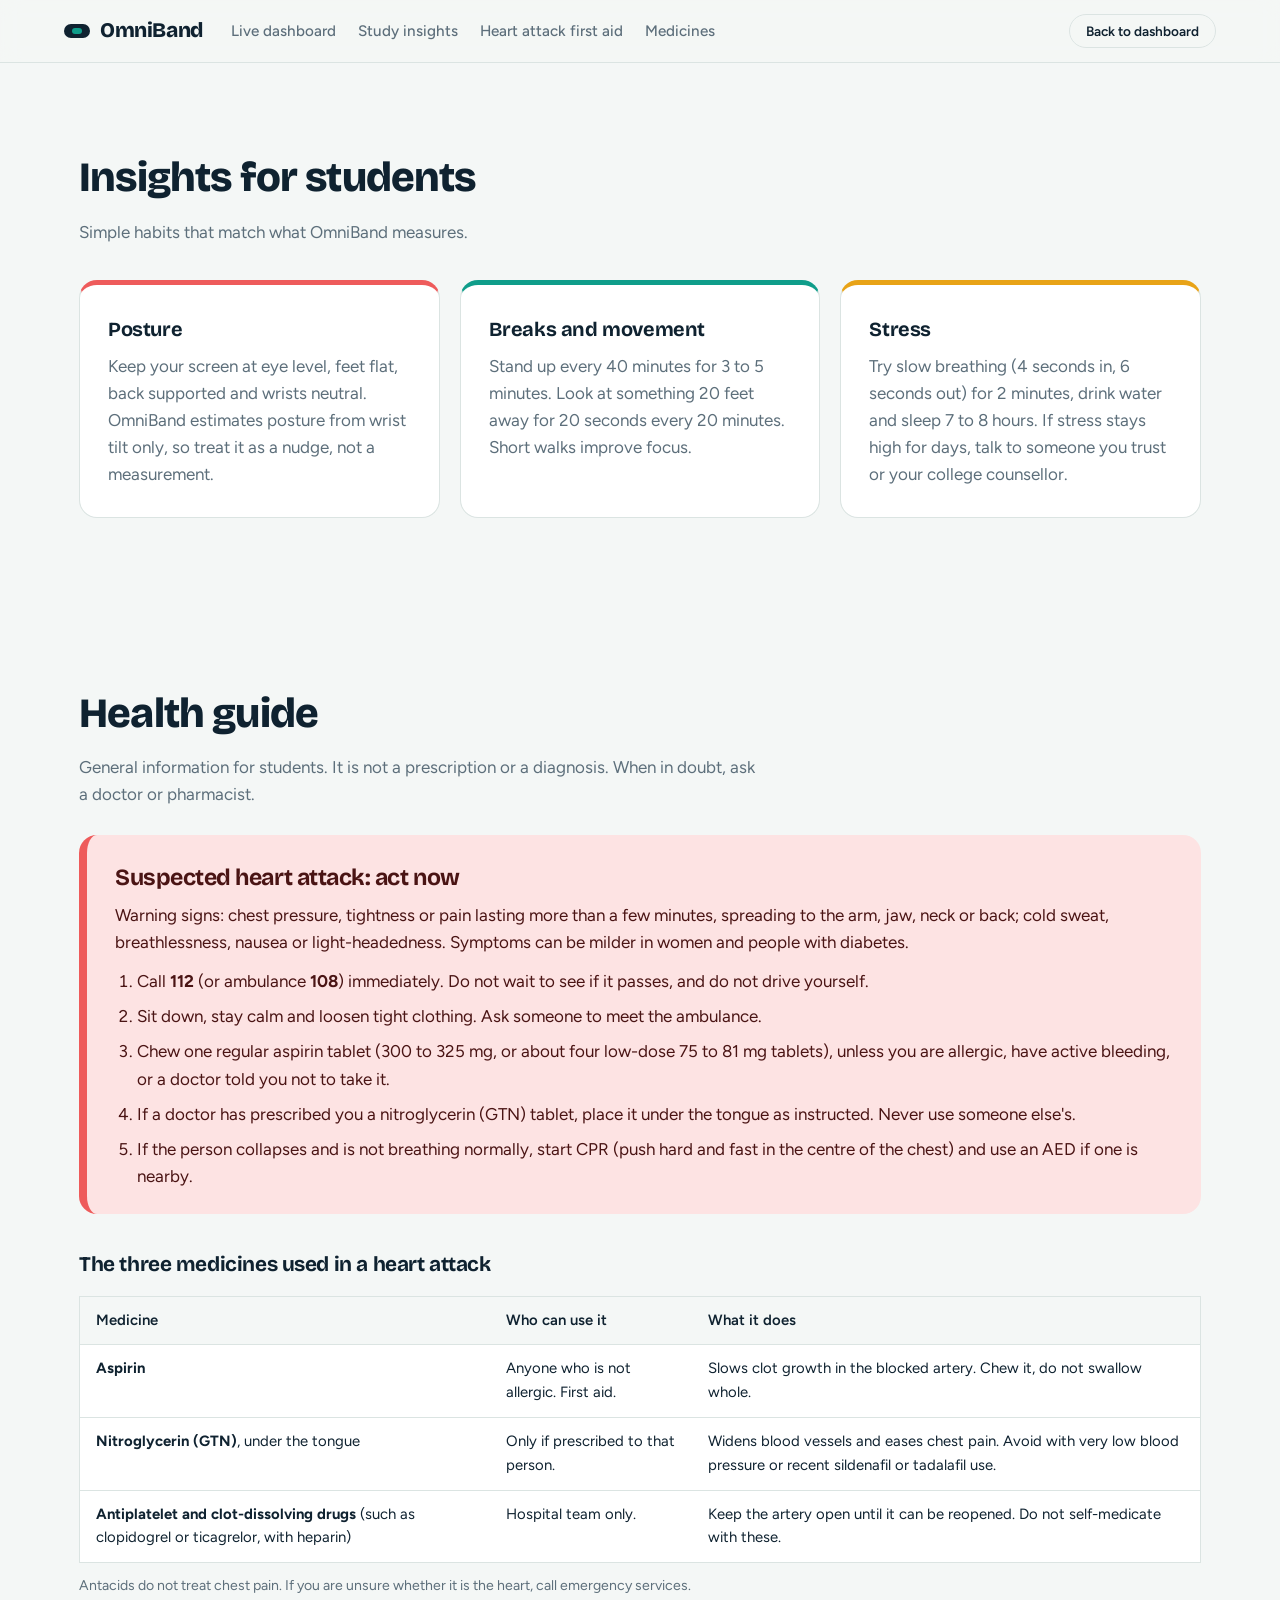
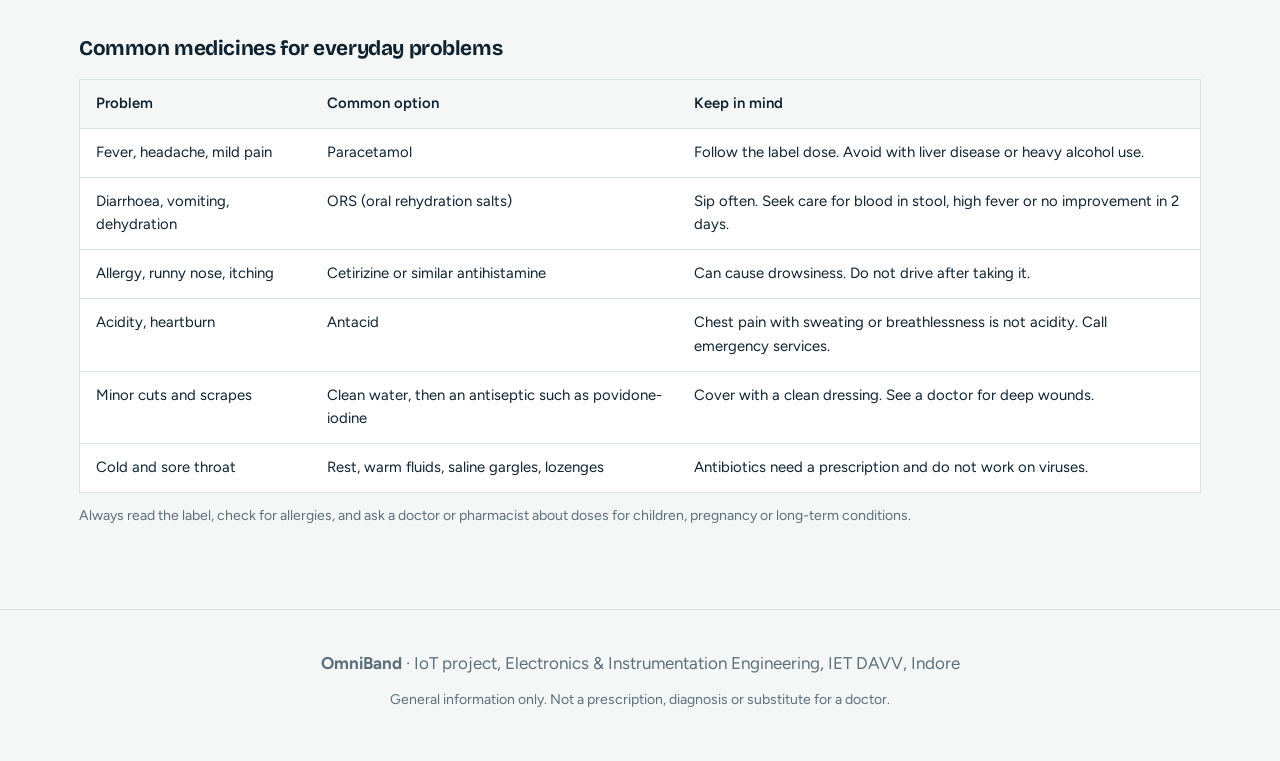
==== Guide.html @ d9eacb86 "Add files via upload" ====
<!DOCTYPE html>
<html lang="en">
<head>
<meta charset="UTF-8">
<meta name="viewport" content="width=device-width,initial-scale=1">
<title>OmniBand: insights and medicines</title>
<link rel="preconnect" href="https://fonts.googleapis.com">
<link href="https://fonts.googleapis.com/css2?family=Bricolage+Grotesque:wght@500;700;800&family=Figtree:wght@400;500;600&display=swap" rel="stylesheet">
<link rel="stylesheet" href="style.css">
<script>try{if(localStorage.getItem('ob_theme')==='dark')document.documentElement.dataset.theme='dark'}catch(e){}</script>
</head>
<body>
<header class="nav">
  <a class="brand" href="index.html"><span class="logo"></span>OmniBand</a>
  <nav><a href="index.html#dashboard">Live dashboard</a><a href="#insights">Study insights</a><a href="#heart">Heart attack first aid</a><a href="#guide">Medicines</a></nav>
  <a class="btn small" href="index.html" style="margin-left:auto">Back to dashboard</a>
</header>
<main>
<section id="insights" class="section">
  <h2>Insights for students</h2>
  <p class="lead">Simple habits that match what OmniBand measures.</p>
  <div class="feature-grid">
    <article class="feature"><h3>Posture</h3><p>Keep your screen at eye level, feet flat, back supported and wrists neutral. OmniBand estimates posture from wrist tilt only, so treat it as a nudge, not a measurement.</p></article>
    <article class="feature"><h3>Breaks and movement</h3><p>Stand up every 40 minutes for 3 to 5 minutes. Look at something 20 feet away for 20 seconds every 20 minutes. Short walks improve focus.</p></article>
    <article class="feature"><h3>Stress</h3><p>Try slow breathing (4 seconds in, 6 seconds out) for 2 minutes, drink water and sleep 7 to 8 hours. If stress stays high for days, talk to someone you trust or your college counsellor.</p></article>
  </div>
</section>
<section id="guide" class="section">
  <h2>Health guide</h2>
  <p class="lead">General information for students. It is not a prescription or a diagnosis. When in doubt, ask a doctor or pharmacist.</p>

  <div class="sos" id="heart">
    <h3>Suspected heart attack: act now</h3>
    <p>Warning signs: chest pressure, tightness or pain lasting more than a few minutes, spreading to the arm, jaw, neck or back; cold sweat, breathlessness, nausea or light-headedness. Symptoms can be milder in women and people with diabetes.</p>
    <ol>
      <li>Call <b>112</b> (or ambulance <b>108</b>) immediately. Do not wait to see if it passes, and do not drive yourself.</li>
      <li>Sit down, stay calm and loosen tight clothing. Ask someone to meet the ambulance.</li>
      <li>Chew one regular aspirin tablet (300 to 325 mg, or about four low-dose 75 to 81 mg tablets), unless you are allergic, have active bleeding, or a doctor told you not to take it.</li>
      <li>If a doctor has prescribed you a nitroglycerin (GTN) tablet, place it under the tongue as instructed. Never use someone else's.</li>
      <li>If the person collapses and is not breathing normally, start CPR (push hard and fast in the centre of the chest) and use an AED if one is nearby.</li>
    </ol>
  </div>

  <h3 class="sub">The three medicines used in a heart attack</h3>
  <div class="tblw"><table class="tbl">
    <tr><th>Medicine</th><th>Who can use it</th><th>What it does</th></tr>
    <tr><td><b>Aspirin</b></td><td>Anyone who is not allergic. First aid.</td><td>Slows clot growth in the blocked artery. Chew it, do not swallow whole.</td></tr>
    <tr><td><b>Nitroglycerin (GTN)</b>, under the tongue</td><td>Only if prescribed to that person.</td><td>Widens blood vessels and eases chest pain. Avoid with very low blood pressure or recent sildenafil or tadalafil use.</td></tr>
    <tr><td><b>Antiplatelet and clot-dissolving drugs</b> (such as clopidogrel or ticagrelor, with heparin)</td><td>Hospital team only.</td><td>Keep the artery open until it can be reopened. Do not self-medicate with these.</td></tr>
  </table></div>
  <p class="note">Antacids do not treat chest pain. If you are unsure whether it is the heart, call emergency services.</p>

  <h3 class="sub">Common medicines for everyday problems</h3>
  <div class="tblw"><table class="tbl">
    <tr><th>Problem</th><th>Common option</th><th>Keep in mind</th></tr>
    <tr><td>Fever, headache, mild pain</td><td>Paracetamol</td><td>Follow the label dose. Avoid with liver disease or heavy alcohol use.</td></tr>
    <tr><td>Diarrhoea, vomiting, dehydration</td><td>ORS (oral rehydration salts)</td><td>Sip often. Seek care for blood in stool, high fever or no improvement in 2 days.</td></tr>
    <tr><td>Allergy, runny nose, itching</td><td>Cetirizine or similar antihistamine</td><td>Can cause drowsiness. Do not drive after taking it.</td></tr>
    <tr><td>Acidity, heartburn</td><td>Antacid</td><td>Chest pain with sweating or breathlessness is not acidity. Call emergency services.</td></tr>
    <tr><td>Minor cuts and scrapes</td><td>Clean water, then an antiseptic such as povidone-iodine</td><td>Cover with a clean dressing. See a doctor for deep wounds.</td></tr>
    <tr><td>Cold and sore throat</td><td>Rest, warm fluids, saline gargles, lozenges</td><td>Antibiotics need a prescription and do not work on viruses.</td></tr>
  </table></div>
  <p class="note">Always read the label, check for allergies, and ask a doctor or pharmacist about doses for children, pregnancy or long-term conditions.</p>
</section>

</main>
<footer><p><b>OmniBand</b> · IoT project, Electronics &amp; Instrumentation Engineering, IET DAVV, Indore</p>
<p class="note">General information only. Not a prescription, diagnosis or substitute for a doctor.</p></footer>
</body>
</html>
---- style.css ----
:root{--bg:#f4f7f6;--ink:#0f2230;--mute:#5d6f7b;--line:#dbe4e2;--card:#fff;--teal:#0f9d8a;--teal-d:#0a7566;--coral:#ee5b5b;--amber:#e8a317;--r:18px}
*{box-sizing:border-box;margin:0}
html{scroll-behavior:smooth}
body{font-family:Figtree,system-ui,sans-serif;background:var(--bg);color:var(--ink);line-height:1.6;font-size:17px}
h1,h2,h3,.brand,.card b,.bpm span{font-family:"Bricolage Grotesque",system-ui,sans-serif;letter-spacing:-.02em}
a{color:inherit}
:focus-visible{outline:3px solid var(--teal);outline-offset:3px}

.nav{position:sticky;top:0;z-index:20;display:flex;align-items:center;gap:28px;padding:14px 5vw;background:rgba(244,247,246,.9);backdrop-filter:blur(10px);border-bottom:1px solid var(--line)}
.brand{display:flex;align-items:center;gap:10px;font-weight:800;font-size:1.3rem;text-decoration:none}
.logo{width:26px;height:14px;border-radius:7px;background:var(--ink);position:relative}
.logo::after{content:"";position:absolute;inset:4px 8px;border-radius:3px;background:var(--teal)}
.nav nav{display:flex;gap:22px;margin-left:auto}
.nav nav a{text-decoration:none;color:var(--mute);font-weight:500;font-size:.95rem}
.nav nav a:hover{color:var(--ink)}
.pill{padding:5px 12px;border-radius:99px;font-size:.82rem;font-weight:600;white-space:nowrap}
.pill.live{background:#d9f3ee;color:var(--teal-d)}.pill.off{background:#fde3e3;color:#b23a3a}
.pill.demo{background:#fdf0cf;color:#8a6200}.pill.wait{background:#e8eeed;color:var(--mute)}

.hero{display:grid;grid-template-columns:1.2fr .8fr;gap:5vw;align-items:center;padding:8vh 5vw 9vh;max-width:1250px;margin:auto}
.hero h1{font-size:clamp(2.2rem,5vw,3.9rem);line-height:1.04;font-weight:800;max-width:15em}
.hero p{margin-top:20px;color:var(--mute);font-size:1.15rem;max-width:34em}
.cta{display:flex;gap:12px;margin-top:30px;flex-wrap:wrap}
.btn{display:inline-block;padding:12px 22px;border-radius:99px;border:1.5px solid var(--ink);background:transparent;color:var(--ink);font:600 .95rem Figtree,sans-serif;text-decoration:none;cursor:pointer;transition:background .2s,color .2s}
.btn:hover{background:var(--ink);color:#fff}
.btn.primary{background:var(--teal);border-color:var(--teal);color:#fff}
.btn.primary:hover{background:var(--teal-d);border-color:var(--teal-d)}
.btn.small{padding:8px 16px;font-size:.85rem;border-color:var(--line)}
.hero-live{background:var(--ink);color:#fff;border-radius:28px;padding:34px 30px 26px;overflow:hidden}
.bpm span{font-size:clamp(4rem,9vw,6.5rem);font-weight:800;line-height:1;color:#fff}
.bpm small{display:block;color:#9fb4c0;margin-top:4px}
.ecg{width:100%;height:80px;margin:18px 0 8px}
.ecg path{fill:none;stroke:var(--coral);stroke-width:3;stroke-linejoin:round;stroke-linecap:round;stroke-dasharray:520;stroke-dashoffset:520;animation:draw 2.8s ease-out forwards,beat 2.4s 2.8s ease-in-out infinite}
@keyframes draw{to{stroke-dashoffset:0}}
@keyframes beat{50%{opacity:.45}}
.hero-live p{color:#9fb4c0;font-size:.9rem;margin:0}

.section{padding:9vh 5vw;max-width:1250px;margin:auto}
.section h2{font-size:clamp(1.8rem,3.4vw,2.6rem);font-weight:800}
.lead{color:var(--mute);margin-top:8px;max-width:40em}
.note{color:var(--mute);font-size:.88rem;margin-top:12px}
.feature-grid{display:grid;grid-template-columns:repeat(3,1fr);gap:20px;margin-top:34px}
.feature{background:var(--card);border:1px solid var(--line);border-radius:var(--r);padding:28px}
.feature:nth-child(1){border-top:5px solid var(--coral)}.feature:nth-child(2){border-top:5px solid var(--teal)}.feature:nth-child(3){border-top:5px solid var(--amber)}
.feature h3,.hw h3,.steps h3{font-size:1.25rem;margin-bottom:8px}
.feature p{color:var(--mute)}

.dash{background:#fff;border:1px solid var(--line);border-radius:32px;max-width:1250px;margin:4vh auto;padding:5vh 4vw}
.dash-head{display:flex;justify-content:space-between;gap:20px;flex-wrap:wrap;align-items:flex-end}
.controls{display:flex;gap:10px;flex-wrap:wrap;align-items:center}
.seg{display:flex;background:var(--bg);border-radius:99px;padding:4px}
.seg button{border:0;background:none;padding:8px 20px;border-radius:99px;font:600 .9rem Figtree,sans-serif;color:var(--mute);cursor:pointer}
.seg button.on{background:var(--ink);color:#fff}
.banner{margin-top:22px;padding:14px 20px;border-radius:14px;background:#fdf0cf;color:#6e4e00;font-weight:600;border-left:6px solid var(--amber)}
.cards{display:grid;grid-template-columns:repeat(auto-fit,minmax(200px,1fr));gap:16px;margin-top:26px}
.card{background:var(--bg);border-radius:var(--r);padding:20px 22px}
.card span{color:var(--mute);font-size:.92rem;font-weight:500}
.card b{display:block;font-size:2.8rem;font-weight:800;line-height:1.1;margin-top:6px}
.card i{font-style:normal;color:var(--mute);font-size:.88rem}
.bar{height:8px;background:var(--line);border-radius:9px;margin-top:10px;overflow:hidden}
.bar u{display:block;height:100%;width:0;background:var(--teal);border-radius:9px;transition:width .6s,background .3s}
.card.warn b{color:var(--amber)}.card.alert b{color:var(--coral)}
.mode-health .s,.mode-student .h{display:none}
.charts{display:grid;grid-template-columns:repeat(auto-fit,minmax(340px,1fr));gap:16px;margin-top:16px}
.panel{border:1px solid var(--line);border-radius:var(--r);padding:20px}
.panel h3{font-size:1.05rem;margin-bottom:12px}
.cv{height:240px;position:relative}
.insights{margin-top:24px;background:var(--ink);color:#fff;border-radius:var(--r);padding:26px 28px}
.insights h3{font-size:1.2rem;margin-bottom:10px}
.insights ul{padding-left:20px;display:grid;gap:8px}
.insights .note{color:#9fb4c0}

.steps{list-style:none;padding:0;display:grid;grid-template-columns:repeat(4,1fr);gap:20px;margin-top:34px;counter-reset:s}
.steps li{counter-increment:s;border-top:2px solid var(--ink);padding-top:16px}
.steps li::before{content:counter(s);display:block;font:800 2rem "Bricolage Grotesque",sans-serif;color:var(--teal);margin-bottom:4px}
.steps p,.hw p{color:var(--mute)}
.hw{display:grid;grid-template-columns:repeat(auto-fit,minmax(220px,1fr));gap:18px;margin-top:30px}
.hw div{padding:22px;border-radius:var(--r);background:var(--card);border:1px solid var(--line)}
footer{padding:40px 5vw 50px;border-top:1px solid var(--line);text-align:center;color:var(--mute)}

@media(max-width:860px){.hero,.feature-grid,.steps{grid-template-columns:1fr}.nav nav{display:none}.nav .pill{margin-left:auto}.dash{border-radius:22px;margin:3vh 3vw}}
@media(prefers-reduced-motion:reduce){*{animation:none!important;transition:none!important}.ecg path{stroke-dashoffset:0}html{scroll-behavior:auto}}

/* ===== advanced features ===== */
[data-theme=dark]{--bg:#0c1519;--ink:#e8f0f2;--mute:#8fa3ad;--line:#22343b;--card:#132127}
[data-theme=dark] .nav{background:rgba(12,21,25,.9)}
.dash{background:var(--card)}
.hero-live,.insights{background:#0a1a24;color:#fff}
.btn:hover{background:var(--teal);border-color:var(--teal);color:#fff}
.seg button.on{background:var(--teal);color:#fff}
.nav .btn.small{margin-left:auto}.nav nav{margin-left:0}
.top{display:flex;gap:28px;align-items:center;margin-top:26px;flex-wrap:wrap}
.ring{position:relative;width:170px;height:170px;flex:none}
.ring svg{transform:rotate(-90deg)}
.rb,.ra{fill:none;stroke-width:10}.rb{stroke:var(--line)}
.ra{stroke:var(--teal);stroke-linecap:round;stroke-dasharray:326.7;stroke-dashoffset:326.7;transition:stroke-dashoffset .8s,stroke .3s}
.rt{position:absolute;inset:0;display:grid;place-content:center;text-align:center}
.rt b{font:800 3rem "Bricolage Grotesque",sans-serif;line-height:1}.rt small{color:var(--mute)}
.wtxt{flex:1;min-width:260px}.wtxt h3{font-size:1.5rem}.wtxt p{margin-top:6px}
.chips{display:flex;gap:8px;flex-wrap:wrap;margin-top:10px}
.chip{border:1.5px solid var(--line);background:var(--bg);color:var(--ink);padding:7px 14px;border-radius:99px;font:600 .85rem Figtree,sans-serif;cursor:pointer}
.chip:hover,.chip.on{background:var(--teal);border-color:var(--teal);color:#fff}
.toolbar{display:flex;gap:18px;align-items:center;flex-wrap:wrap;margin-top:22px;color:var(--mute);font-size:.92rem}
.toolbar select{padding:6px 10px;border-radius:10px;border:1px solid var(--line);background:var(--bg);color:var(--ink);font:inherit}
.banner.danger{background:#fde3e3;color:#9c2d2d;border-left-color:var(--coral)}
.grid2{display:grid;grid-template-columns:repeat(auto-fit,minmax(300px,1fr));gap:16px;margin-top:16px}
.grid2 .wide{grid-column:1/-1}
.grid2 label{display:block;margin-top:12px;font-size:.92rem}.grid2 input[type=range]{width:100%;accent-color:var(--teal)}
.log{list-style:none;padding:0;display:grid;gap:8px;max-height:190px;overflow:auto;font-size:.92rem}
.log li{padding:8px 12px;background:var(--bg);border-radius:10px}.log b{margin-right:6px}
.chk{display:flex!important;gap:8px;align-items:center}
.clock{font:800 2.4rem "Bricolage Grotesque",sans-serif;margin-bottom:8px}

.concept{margin-top:28px}
.concept img{display:block;width:100%;height:auto;border-radius:24px;border:1px solid var(--line);box-shadow:0 20px 50px -25px rgba(15,34,48,.5)}
.concept figcaption{margin-top:12px;color:var(--mute);font-size:.9rem}

/* ===== ideal vs real, mode-aware controls, health guide ===== */
[data-mode=health] .sOnly,[data-mode=student] .hOnly{display:none!important}
.glance{margin-top:22px;border:1px solid var(--line);border-radius:var(--r);padding:22px}
.glance h3{font-size:1.2rem}.gsum{margin:8px 0 12px;font-weight:500}
.gsum p{margin:0}
.row{display:grid;grid-template-columns:1.1fr .7fr 2fr .9fr;gap:12px;align-items:center;padding:14px 0;border-top:1px solid var(--line)}
.rn b{display:block}.rn span{color:var(--mute);font-size:.85rem}
.rv{font:800 1.5rem "Bricolage Grotesque",sans-serif}.rv small{font:500 .8rem Figtree,sans-serif;color:var(--mute)}
.rng{position:relative;height:10px;background:var(--line);border-radius:9px}
.rng i{position:absolute;top:0;bottom:0;background:#0f9d8a66;border-radius:9px}
.rng u{position:absolute;top:-4px;width:6px;height:18px;margin-left:-3px;border-radius:3px;background:var(--ink)}
.rs{font-weight:600;font-size:.82rem;padding:4px 10px;border-radius:99px;text-align:center;background:var(--bg)}
.ok .rs{background:#d9f3ee;color:#0a7566}.watch .rs{background:#fdf0cf;color:#8a6200}.out .rs{background:#fde3e3;color:#b23a3a}
.row p{grid-column:1/-1;margin:0;color:var(--mute);font-size:.88rem}
@media(max-width:700px){.row{grid-template-columns:1fr 1fr}.rng{grid-column:1/-1}}
.sub{margin-top:34px;font-size:1.3rem}
.sos{background:#fde3e3;border-left:8px solid var(--coral);border-radius:var(--r);padding:24px 28px;color:#4a1414;margin-top:26px}
.sos h3{font-size:1.45rem;margin-bottom:6px}.sos ol{padding-left:22px;display:grid;gap:8px;margin-top:12px}
.tblw{overflow-x:auto}
.tbl{width:100%;border-collapse:collapse;margin-top:14px;background:var(--card);border:1px solid var(--line)}
.tbl th,.tbl td{text-align:left;padding:12px 16px;border-top:1px solid var(--line);vertical-align:top;font-size:.93rem}
.tbl th{background:var(--bg);font-weight:600}

/* ===== conditions, ideal text under values ===== */
.card em{display:block;font-style:normal;font-size:.76rem;color:var(--mute);margin-top:6px}
#deskV{font-size:1.9rem;padding:10px 0}
.conds{display:flex;gap:12px;flex-wrap:wrap;margin-top:12px}
.cond{padding:10px 18px;border-radius:14px;background:var(--bg);min-width:150px;border-left:6px solid var(--line)}
.cond small{display:block;color:var(--mute);font-size:.8rem}
.cond b{font:800 1.4rem "Bricolage Grotesque",sans-serif}
.cond.excellent{border-color:#0f9d8a}.cond.excellent b{color:#0a7566}
.cond.good{border-color:#6bbf59}.cond.good b{color:#3f8f2f}
.cond.moderate{border-color:var(--amber)}.cond.moderate b{color:#a87000}
.cond.bad{border-color:var(--coral)}.cond.bad b{color:#c13b3b}
.rv small.idl{display:block;font:500 .74rem Figtree,sans-serif;color:var(--mute);margin-top:2px}
@media(min-width:701px){.row{grid-template-columns:.9fr 1.5fr 1.6fr .9fr}}

/* ===== profile, calories, planner ===== */
.pf{display:grid;grid-template-columns:repeat(auto-fit,minmax(130px,1fr));gap:12px;align-items:end;margin-top:12px}
.pf label{margin:0!important}
.pf input,.pf select{width:100%;margin-top:4px;padding:9px 10px;border:1px solid var(--line);border-radius:10px;background:var(--bg);color:var(--ink);font:inherit}
.pout{margin-top:14px;font-weight:500}.sub2{margin-top:22px;font-size:1.1rem}.bar.big{height:14px;margin-top:10px}
.pl label{display:block;font-weight:500}.pl-out h3{margin-top:26px}
.ck{display:flex;gap:8px;align-items:flex-start;margin:6px 0;font-size:.93rem}.ck input{margin-top:5px;accent-color:var(--teal)}
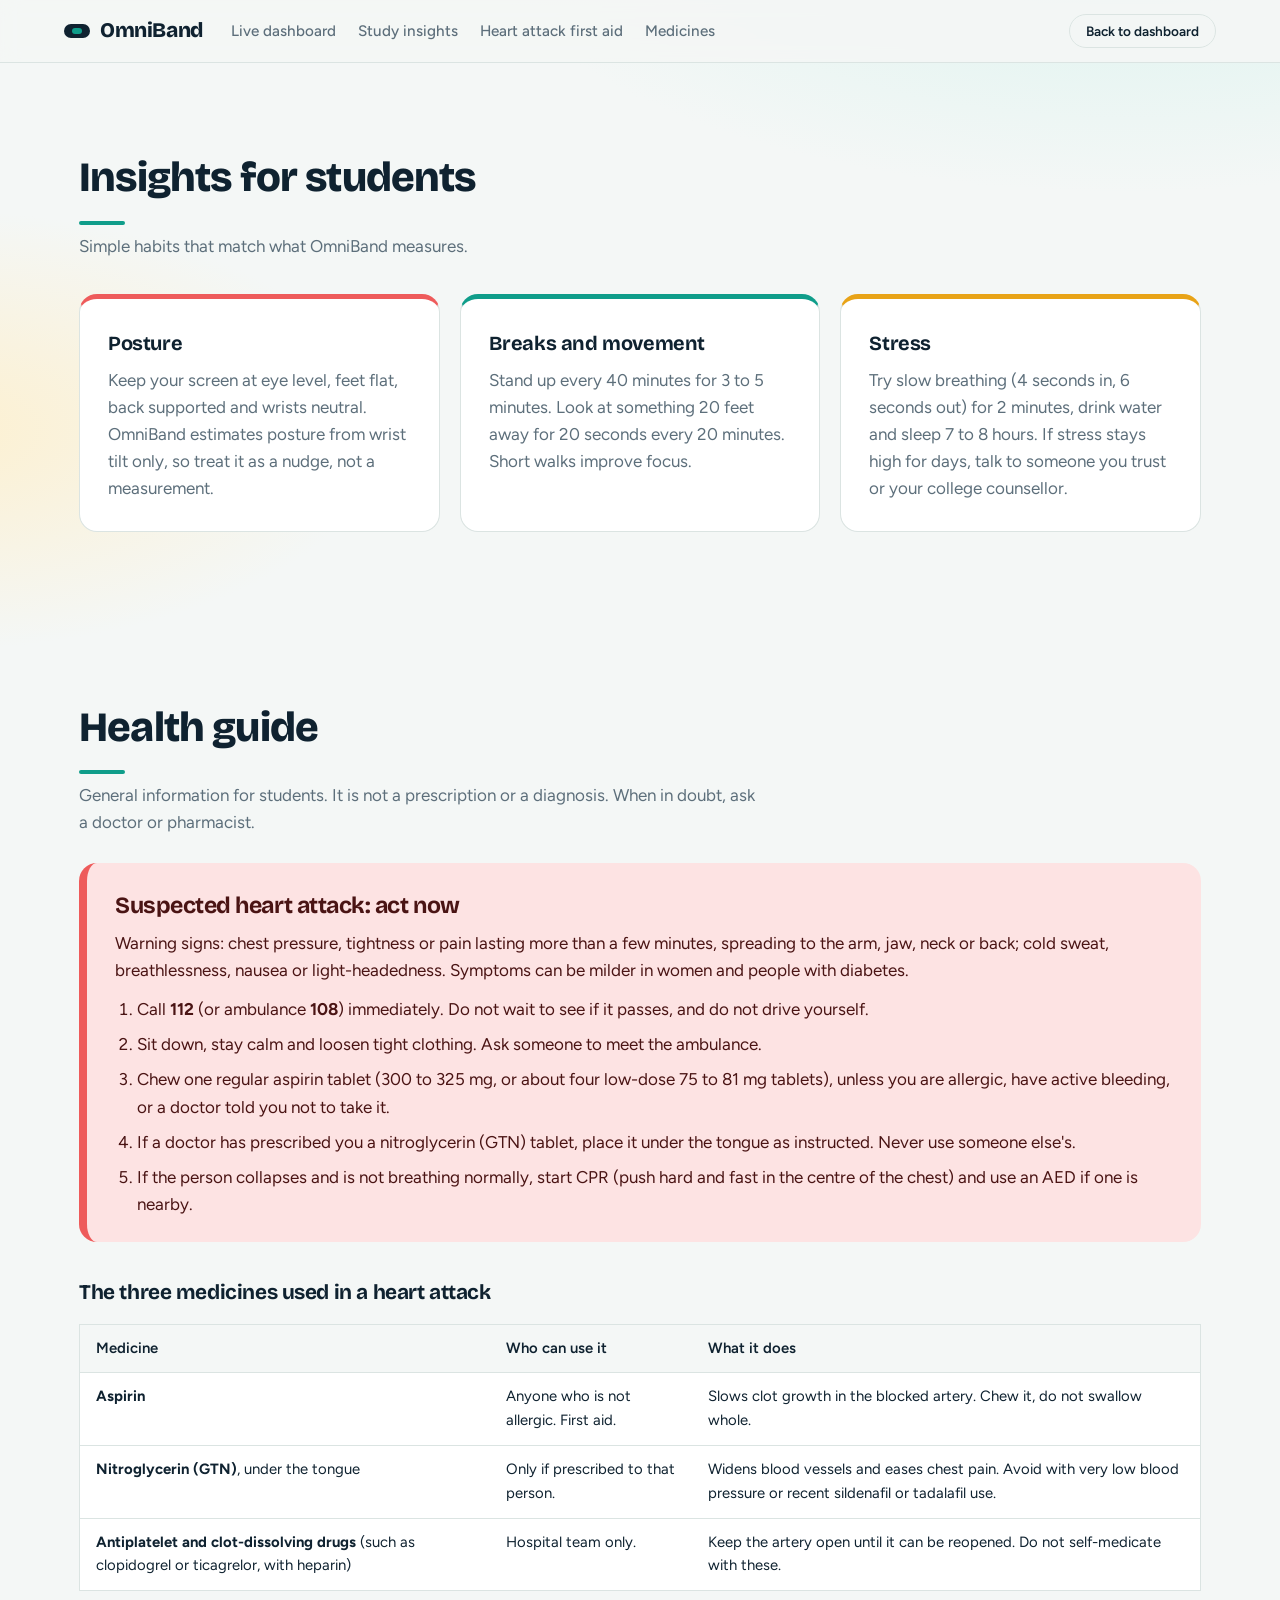
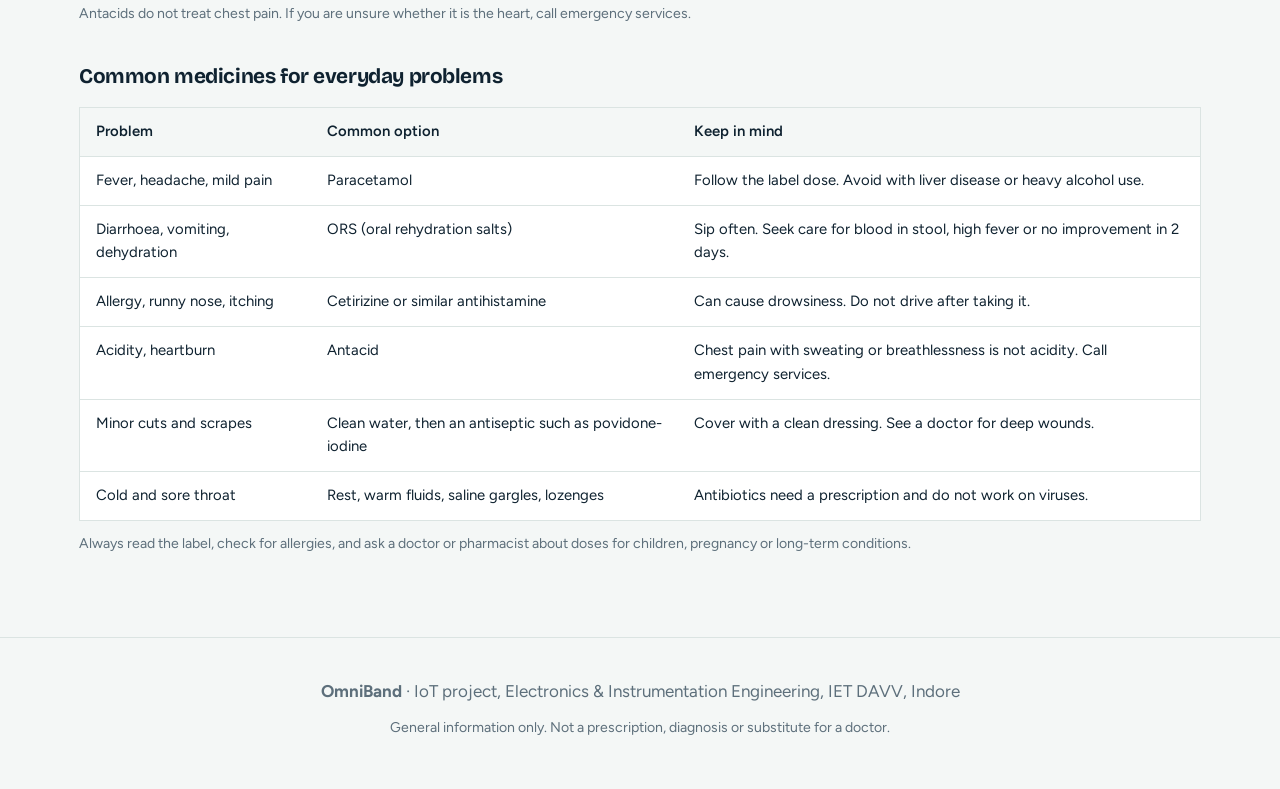
==== commit bdaeab3f: "Add files via upload" ====
--- a/Guide.html
+++ b/Guide.html
@@ -13,7 +13,14 @@
 <header class="nav">
   <a class="brand" href="index.html"><span class="logo"></span>OmniBand</a>
   <nav><a href="index.html#dashboard">Live dashboard</a><a href="#insights">Study insights</a><a href="#heart">Heart attack first aid</a><a href="#guide">Medicines</a></nav>
-  <a class="btn small" href="index.html" style="margin-left:auto">Back to dashboard</a>
+  <a class="btn small hide-m" href="index.html" style="margin-left:auto">Back to dashboard</a>
+  <button class="burger" id="burger" aria-label="Open menu" aria-expanded="false" aria-controls="menu">&#9776;</button>
+  <div class="menu" id="menu">
+    <h4>Home</h4><a href="index.html#concept">The band</a><a href="index.html#features">Features</a><a href="index.html#how">How it works</a><a href="index.html#hardware">Hardware</a>
+    <h4>Dashboard</h4><a href="index.html#dashboard">Live dashboard</a>
+    <h4>Health guide</h4><a href="guide.html#insights">Study insights</a><a href="guide.html#heart">Heart attack first aid</a><a href="guide.html#guide">Medicines</a>
+    <h4>Study</h4><a href="planner.html">Exam planner</a>
+  </div>
 </header>
 <main>
 <section id="insights" class="section">
@@ -66,5 +73,12 @@
 </main>
 <footer><p><b>OmniBand</b> · IoT project, Electronics &amp; Instrumentation Engineering, IET DAVV, Indore</p>
 <p class="note">General information only. Not a prescription, diagnosis or substitute for a doctor.</p></footer>
+<nav class="bottombar" aria-label="Quick navigation">
+  <a href="index.html#top"><svg viewBox="0 0 24 24"><path d="M3 11l9-8 9 8M5 10v10h14V10"/></svg>Home</a>
+  <a href="index.html#dashboard"><svg viewBox="0 0 24 24"><path d="M3 12h4l2-6 4 12 2-6h6"/></svg>Dashboard</a>
+  <a href="planner.html"><svg viewBox="0 0 24 24"><rect x="3" y="5" width="18" height="16" rx="2"/><path d="M3 10h18M8 3v4M16 3v4"/></svg>Planner</a>
+  <a href="guide.html"><svg viewBox="0 0 24 24"><path d="M12 21s-8-5-8-11a4.5 4.5 0 0 1 8-2.5A4.5 4.5 0 0 1 20 10c0 6-8 11-8 11z"/></svg>Health</a>
+</nav>
+<script src="nav.js"></script>
 </body>
 </html>
--- a/style.css
+++ b/style.css
@@ -158,4 +158,49 @@
 .pf input,.pf select{width:100%;margin-top:4px;padding:9px 10px;border:1px solid var(--line);border-radius:10px;background:var(--bg);color:var(--ink);font:inherit}
 .pout{margin-top:14px;font-weight:500}.sub2{margin-top:22px;font-size:1.1rem}.bar.big{height:14px;margin-top:10px}
 .pl label{display:block;font-weight:500}.pl-out h3{margin-top:26px}
-.ck{display:flex;gap:8px;align-items:flex-start;margin:6px 0;font-size:.93rem}.ck input{margin-top:5px;accent-color:var(--teal)}+.ck{display:flex;gap:8px;align-items:flex-start;margin:6px 0;font-size:.93rem}.ck input{margin-top:5px;accent-color:var(--teal)}
+
+/* ===== mobile: hamburger menu, dashboard tabs, tighter layout ===== */
+.burger,.mtabs{display:none}
+.menu{display:none}
+.menu h4{font:700 .78rem Figtree,sans-serif;color:var(--teal-d);margin:16px 0 4px}
+.menu a{display:block;padding:12px 0;border-bottom:1px solid var(--line);font-weight:500;text-decoration:none;color:var(--ink)}
+@media(max-width:860px){
+  .burger{display:inline-flex;align-items:center;justify-content:center;width:44px;height:44px;margin-left:auto;border-radius:12px;border:1.5px solid var(--line);background:transparent;color:var(--ink);font-size:1.3rem;cursor:pointer}
+  .nav{gap:10px}.nav .btn.small{margin-left:auto}.nav .pill{margin-left:0}.nav .hide-m{display:none}
+  .menu.open{display:block;position:absolute;top:100%;left:0;right:0;max-height:80vh;overflow:auto;padding:4px 6vw 22px;background:var(--bg);border-bottom:1px solid var(--line);box-shadow:0 18px 30px -18px rgba(15,34,48,.45)}
+  .mtabs{display:flex;gap:6px;position:sticky;top:71px;z-index:15;margin-top:18px;padding:8px 0;background:var(--card);overflow-x:auto}
+  .mtabs button{flex:none;border:1.5px solid var(--line);background:var(--bg);color:var(--ink);padding:9px 16px;border-radius:99px;font:600 .88rem Figtree,sans-serif;cursor:pointer}
+  .mtabs button.on{background:var(--teal);border-color:var(--teal);color:#fff}
+  .tab{display:none}.tab.on{display:block}
+  .dash{padding:3vh 4vw}
+  .charts,.grid2{grid-template-columns:1fr}
+  .section{padding:6vh 5vw}
+  .tblw{margin-left:-2px}
+}
+@media(max-width:600px){
+  .cards{grid-template-columns:1fr 1fr;gap:10px}.card{padding:14px}.card b{font-size:2rem}
+  .top{gap:16px}.ring{width:140px;height:140px;margin:0 auto}.rt b{font-size:2.4rem}
+  .controls{width:100%}.dash-head{align-items:flex-start}
+}
+
+/* ===== UI polish, bottom bar, temperature ===== */
+:root{--g1:#d9f3ee;--g2:#fdf0cf}
+[data-theme=dark]{--g1:#0f2d2a;--g2:#221d0d}
+body{background:radial-gradient(1100px 480px at 88% -4%,var(--g1) 0,transparent 60%),radial-gradient(800px 380px at -6% 18%,var(--g2) 0,transparent 58%),var(--bg);background-repeat:no-repeat}
+.section h2::after{content:"";display:block;width:46px;height:4px;border-radius:4px;background:var(--teal);margin-top:10px}
+.hero-live{box-shadow:0 30px 60px -30px rgba(15,34,48,.65)}
+.card,.feature,.hw div,.panel{transition:transform .2s,box-shadow .2s}
+.card:hover,.feature:hover,.hw div:hover{transform:translateY(-3px);box-shadow:0 16px 32px -20px rgba(15,34,48,.4)}
+.card{border:1px solid var(--line)}
+.reveal{opacity:0;transform:translateY(16px);transition:opacity .6s,transform .6s}
+.reveal.in{opacity:1;transform:none}
+.bottombar{display:none}
+@media(max-width:860px){
+  body{padding-bottom:78px}
+  .bottombar{display:flex;position:fixed;left:0;right:0;bottom:0;z-index:30;background:var(--card);border-top:1px solid var(--line);padding:6px 4px calc(6px + env(safe-area-inset-bottom));box-shadow:0 -10px 24px -16px rgba(15,34,48,.4)}
+  .bottombar a{flex:1;display:grid;gap:2px;justify-items:center;padding:6px 2px;text-decoration:none;color:var(--mute);font-size:.72rem;font-weight:600}
+  .bottombar svg{width:22px;height:22px;fill:none;stroke:currentColor;stroke-width:1.8;stroke-linecap:round;stroke-linejoin:round}
+  .bottombar a.on{color:var(--teal-d)}
+  .hero-live{padding:26px 22px 20px}
+}
